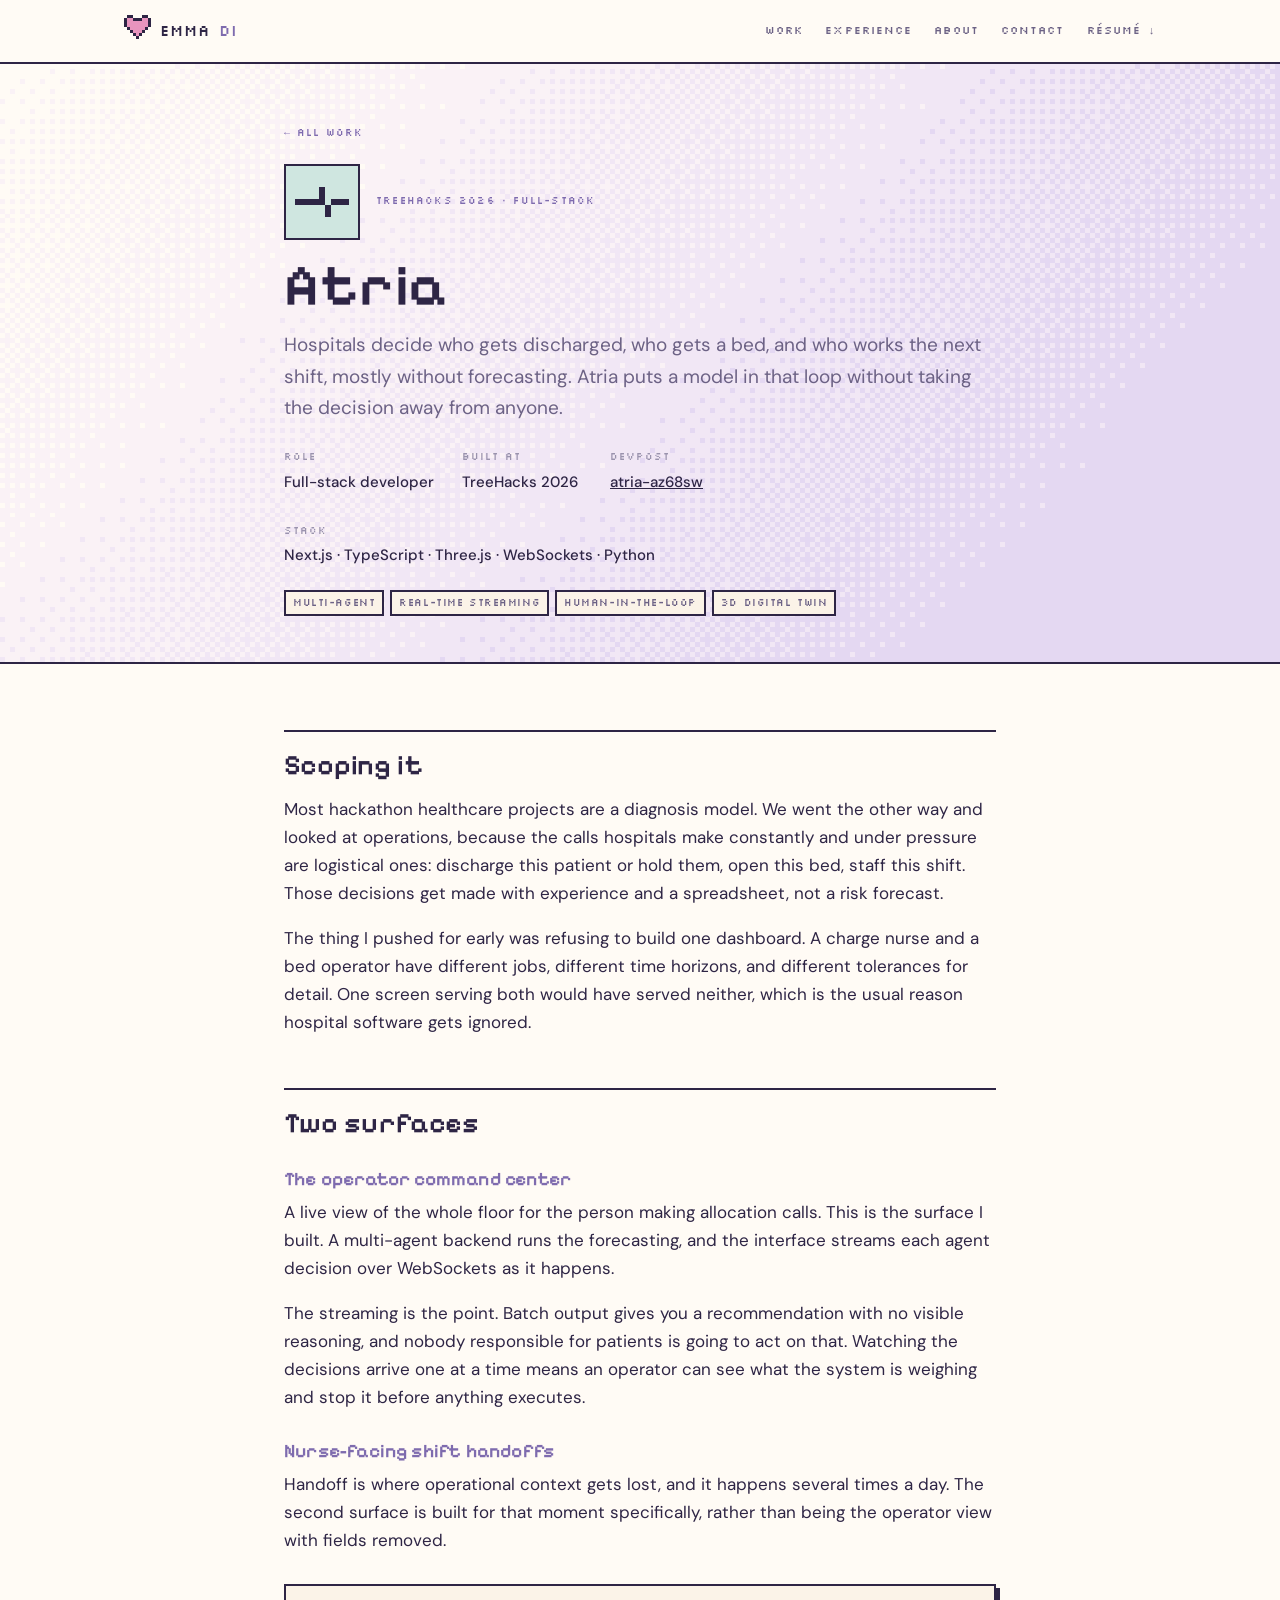
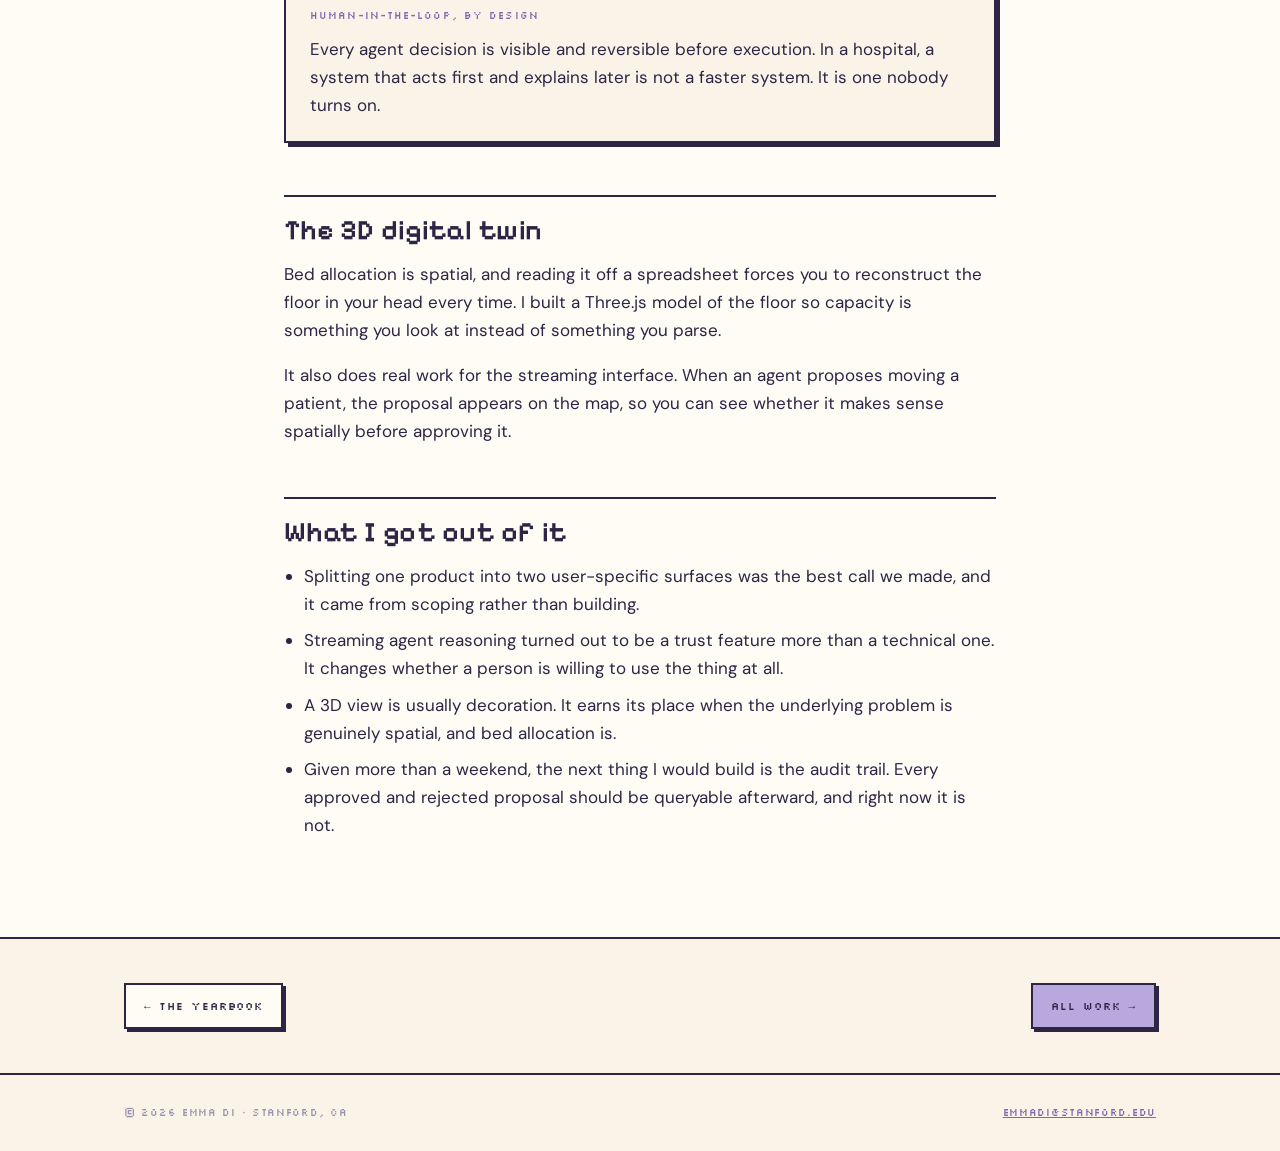
==== work/atria.html @ 56afadb0 "Portfolio site: pastel pixel-dither design, five case studies Hand-written HTML/CSS/JS, no framework" ====
<!doctype html>
<html lang="en">
  <head>
    <meta charset="utf-8" />
    <meta name="viewport" content="width=device-width, initial-scale=1" />
    <title>Atria — Emma Di</title>
    <meta
      name="description"
      content="An AI hospital bed allocation tool built at TreeHacks 2026: an operator command center and nurse shift handoffs over a multi-agent backend that streams every decision before it executes."
    />
    <link
      rel="icon"
      href="data:image/svg+xml,%3Csvg xmlns='http://www.w3.org/2000/svg' viewBox='0 0 9 8' shape-rendering='crispEdges'%3E%3Cpath fill='%23E894BE' d='M1 1h2v1H1zM6 1h2v1H6zM1 2h7v2H1zM2 4h5v1H2zM3 5h3v1H3zM4 6h1v1H4z'/%3E%3C/svg%3E"
    />
    <link rel="preconnect" href="https://fonts.googleapis.com" />
    <link rel="preconnect" href="https://fonts.gstatic.com" crossorigin />
    <link
      href="https://fonts.googleapis.com/css2?family=Pixelify+Sans:wght@400..700&family=Silkscreen:wght@400;700&family=DM+Sans:opsz,wght@9..40,400;9..40,500;9..40,700&display=swap"
      rel="stylesheet"
    />
    <link rel="stylesheet" href="../assets/style.css" />
  </head>
  <body>
    <nav class="nav">
      <div class="wrap nav__in">
        <a class="nav__mark" href="../index.html">
          <span data-sprite="heart" data-unit="3" data-accent="#E894BE"></span>
          EMMA<span>DI</span>
        </a>
        <button
          class="nav__toggle"
          aria-expanded="false"
          aria-controls="navlinks"
        >
          MENU
        </button>
        <div class="nav__links" id="navlinks">
          <a href="../index.html#work">Work</a>
          <a href="../index.html#experience">Experience</a>
          <a href="../index.html#about">About</a>
          <a href="../index.html#contact">Contact</a>
          <a href="../assets/EmmaDi-Resume.pdf">Résumé ↓</a>
        </div>
      </div>
    </nav>

    <header class="cs-hero">
      <canvas
        class="hero__bg px"
        data-dither="band"
        aria-hidden="true"
      ></canvas>
      <div class="wrap" style="position: relative; z-index: 1">
        <a class="cs-back" href="../index.html#work">← All work</a>
        <div
          style="
            display: flex;
            align-items: center;
            gap: 16px;
            margin-bottom: 14px;
          "
        >
          <span
            class="card__icon"
            data-sprite="pulse"
            data-unit="6"
            data-accent="#7FC4B4"
            style="background: var(--mint)"
          ></span>
          <div class="card__kicker" style="margin: 0">
            TreeHacks 2026 · Full-stack
          </div>
        </div>
        <h1>Atria</h1>
        <p class="lede">
          Hospitals decide who gets discharged, who gets a bed, and who works
          the next shift, mostly without forecasting. Atria puts a model in that
          loop without taking the decision away from anyone.
        </p>
        <dl class="cs-meta">
          <div>
            <dt>Role</dt>
            <dd>Full-stack developer</dd>
          </div>
          <div>
            <dt>Built at</dt>
            <dd>TreeHacks 2026</dd>
          </div>
          <div>
            <dt>Devpost</dt>
            <dd>
              <a
                href="https://devpost.com/software/atria-az68sw"
                target="_blank"
                rel="noopener"
                >atria-az68sw</a
              >
            </dd>
          </div>
          <div>
            <dt>Stack</dt>
            <dd>Next.js · TypeScript · Three.js · WebSockets · Python</dd>
          </div>
        </dl>
        <div class="chips">
          <span class="chip">Multi-agent</span>
          <span class="chip">Real-time streaming</span>
          <span class="chip">Human-in-the-loop</span>
          <span class="chip">3D digital twin</span>
        </div>
      </div>
    </header>

    <main class="cs-body">
      <div class="wrap">
        <h2>Scoping it</h2>
        <p>
          Most hackathon healthcare projects are a diagnosis model. We went the
          other way and looked at operations, because the calls hospitals make
          constantly and under pressure are logistical ones: discharge this
          patient or hold them, open this bed, staff this shift. Those decisions
          get made with experience and a spreadsheet, not a risk forecast.
        </p>
        <p>
          The thing I pushed for early was refusing to build one dashboard. A
          charge nurse and a bed operator have different jobs, different time
          horizons, and different tolerances for detail. One screen serving both
          would have served neither, which is the usual reason hospital software
          gets ignored.
        </p>

        <h2>Two surfaces</h2>

        <h3>The operator command center</h3>
        <p>
          A live view of the whole floor for the person making allocation calls.
          This is the surface I built. A multi-agent backend runs the
          forecasting, and the interface streams each agent decision over
          WebSockets as it happens.
        </p>
        <p>
          The streaming is the point. Batch output gives you a recommendation
          with no visible reasoning, and nobody responsible for patients is
          going to act on that. Watching the decisions arrive one at a time
          means an operator can see what the system is weighing and stop it
          before anything executes.
        </p>

        <h3>Nurse-facing shift handoffs</h3>
        <p>
          Handoff is where operational context gets lost, and it happens several
          times a day. The second surface is built for that moment specifically,
          rather than being the operator view with fields removed.
        </p>

        <div class="pull">
          <div class="pull__label">Human-in-the-loop, by design</div>
          <p style="margin: 0">
            Every agent decision is visible and reversible before execution. In
            a hospital, a system that acts first and explains later is not a
            faster system. It is one nobody turns on.
          </p>
        </div>

        <h2>The 3D digital twin</h2>
        <p>
          Bed allocation is spatial, and reading it off a spreadsheet forces you
          to reconstruct the floor in your head every time. I built a Three.js
          model of the floor so capacity is something you look at instead of
          something you parse.
        </p>
        <p>
          It also does real work for the streaming interface. When an agent
          proposes moving a patient, the proposal appears on the map, so you can
          see whether it makes sense spatially before approving it.
        </p>

        <h2>What I got out of it</h2>
        <ul>
          <li>
            Splitting one product into two user-specific surfaces was the best
            call we made, and it came from scoping rather than building.
          </li>
          <li>
            Streaming agent reasoning turned out to be a trust feature more than
            a technical one. It changes whether a person is willing to use the
            thing at all.
          </li>
          <li>
            A 3D view is usually decoration. It earns its place when the
            underlying problem is genuinely spatial, and bed allocation is.
          </li>
          <li>
            Given more than a weekend, the next thing I would build is the audit
            trail. Every approved and rejected proposal should be queryable
            afterward, and right now it is not.
          </li>
        </ul>
      </div>
    </main>

    <section class="cs-next">
      <div
        class="wrap"
        style="
          display: flex;
          justify-content: space-between;
          gap: 16px;
          flex-wrap: wrap;
          align-items: center;
        "
      >
        <a class="btn" href="yearbook.html">← The Yearbook</a>
        <a class="btn btn--primary" href="../index.html#work">All work →</a>
      </div>
    </section>

    <footer class="footer">
      <div class="wrap footer__in">
        <span>© <span data-year>2026</span> Emma Di · Stanford, CA</span>
        <span
          ><a href="mailto:emmadi@stanford.edu">emmadi@stanford.edu</a></span
        >
      </div>
    </footer>

    <script src="../assets/site.js"></script>
  </body>
</html>
---- assets/style.css ----
/* ============================================================
   emma di — pastel pixel portfolio
   4px grid, 2px borders, hard shadows, no border-radius.
   ============================================================ */

:root {
  --paper: #fffbf5;
  --paper-2: #fbf3e8;
  --paper-3: #f5edfa;
  --ink: #2e2545;
  --ink-2: #6c6285;
  --ink-3: #9a93ad;

  --lilac: #b9a8de;
  --lilac-soft: #e3daf5;
  --lilac-deep: #7e6bae;
  --blush: #fbdce9;
  --blush-deep: #e894be;
  --mint: #cfe6e0;
  --mint-deep: #6fb9a7;
  --butter: #fbe7b8;
  --butter-deep: #e0b44e;

  --shadow: 4px 4px 0 var(--ink);
  --shadow-sm: 3px 3px 0 var(--ink);
  --shadow-lg: 6px 6px 0 var(--ink);

  --display: "Pixelify Sans", "Courier New", monospace;
  --micro: "Silkscreen", "Courier New", monospace;
  --body: "DM Sans", -apple-system, BlinkMacSystemFont, "Segoe UI", sans-serif;

  --wrap: 1080px;
}

/* ---------- reset ---------- */
*,
*::before,
*::after {
  box-sizing: border-box;
}
html {
  scroll-behavior: smooth;
  scroll-padding-top: 80px;
}
body {
  margin: 0;
  background: var(--paper);
  color: var(--ink);
  font-family: var(--body);
  font-size: 17px;
  line-height: 1.65;
  -webkit-font-smoothing: antialiased;
}
img {
  max-width: 100%;
  display: block;
}
a {
  color: inherit;
}
h1,
h2,
h3,
h4 {
  margin: 0;
  font-family: var(--display);
  font-weight: 600;
  line-height: 1.1;
  letter-spacing: 0.01em;
}
p {
  margin: 0 0 1em;
}
ul {
  margin: 0;
  padding-left: 1.15em;
}
li {
  margin-bottom: 0.5em;
}

/* dithered images must stay crunchy at any scale */
.px {
  image-rendering: pixelated;
  image-rendering: crisp-edges;
}

/* ---------- layout ---------- */
.wrap {
  width: 100%;
  max-width: var(--wrap);
  margin: 0 auto;
  padding: 0 24px;
}
.section {
  padding: 88px 0;
}
.section--tint {
  background: var(--paper-2);
  border-block: 2px solid var(--ink);
}
.section--lilac {
  background: var(--paper-3);
  border-block: 2px solid var(--ink);
}

.eyebrow {
  font-family: var(--micro);
  font-size: 11px;
  letter-spacing: 0.14em;
  text-transform: uppercase;
  color: var(--lilac-deep);
  margin: 0 0 14px;
  display: flex;
  align-items: center;
  gap: 10px;
}
.eyebrow::after {
  content: "";
  flex: 1;
  height: 2px;
  background: repeating-linear-gradient(
    90deg,
    var(--lilac) 0 4px,
    transparent 4px 8px
  );
}
.section-title {
  font-size: clamp(28px, 4.4vw, 42px);
  margin-bottom: 10px;
}
.section-lede {
  color: var(--ink-2);
  max-width: 56ch;
  margin-bottom: 40px;
}

/* ---------- checkerboard / dither textures ---------- */
.checker {
  background-image: repeating-conic-gradient(
    var(--lilac) 0% 25%,
    transparent 0% 50%
  );
  background-size: 6px 6px;
}
.checker-soft {
  background-image: repeating-conic-gradient(
    var(--lilac-soft) 0% 25%,
    transparent 0% 50%
  );
  background-size: 6px 6px;
}
.rule {
  height: 8px;
  border: 0;
  background-image: repeating-conic-gradient(
    var(--lilac) 0% 25%,
    transparent 0% 50%
  );
  background-size: 8px 8px;
  margin: 0;
}

/* ---------- nav ---------- */
.nav {
  position: sticky;
  top: 0;
  z-index: 50;
  background: var(--paper);
  border-bottom: 2px solid var(--ink);
}
.nav__in {
  display: flex;
  align-items: center;
  gap: 20px;
  height: 62px;
}
.nav__mark {
  font-family: var(--micro);
  font-size: 15px;
  letter-spacing: 0.06em;
  text-decoration: none;
  margin-right: auto;
  display: flex;
  align-items: center;
  gap: 9px;
}
.nav__mark span {
  color: var(--lilac-deep);
}
.nav__links {
  display: flex;
  gap: 22px;
  align-items: center;
}
.nav__links a {
  font-family: var(--micro);
  font-size: 11px;
  letter-spacing: 0.1em;
  text-transform: uppercase;
  text-decoration: none;
  color: var(--ink-2);
  padding: 4px 0;
  border-bottom: 2px solid transparent;
  transition:
    color 0.12s,
    border-color 0.12s;
}
.nav__links a:hover {
  color: var(--ink);
  border-bottom-color: var(--lilac);
}
.nav__toggle {
  display: none;
}

/* ---------- buttons ---------- */
.btn {
  display: inline-flex;
  align-items: center;
  gap: 9px;
  font-family: var(--micro);
  font-size: 11px;
  letter-spacing: 0.09em;
  text-transform: uppercase;
  text-decoration: none;
  padding: 12px 18px;
  border: 2px solid var(--ink);
  background: var(--paper);
  color: var(--ink);
  box-shadow: var(--shadow-sm);
  cursor: pointer;
  transition:
    transform 0.1s ease,
    box-shadow 0.1s ease;
}
.btn:hover {
  transform: translate(-2px, -2px);
  box-shadow: 5px 5px 0 var(--ink);
}
.btn:active {
  transform: translate(2px, 2px);
  box-shadow: 1px 1px 0 var(--ink);
}
.btn--primary {
  background: var(--lilac);
}
.btn--blush {
  background: var(--blush);
}

/* ---------- hero ---------- */
.hero {
  position: relative;
  overflow: hidden;
  border-bottom: 2px solid var(--ink);
}
.hero__bg {
  position: absolute;
  inset: 0;
  width: 100%;
  height: 100%;
  z-index: 0;
}
.hero__in {
  position: relative;
  z-index: 1;
  display: grid;
  grid-template-columns: 1.35fr 0.9fr;
  gap: 56px;
  align-items: center;
  padding: 84px 24px 92px;
}
.hero h1 {
  font-size: clamp(52px, 9vw, 92px);
  line-height: 0.95;
  margin-bottom: 6px;
}
.hero__tag {
  font-family: var(--display);
  font-size: clamp(19px, 2.6vw, 26px);
  font-weight: 500;
  color: var(--lilac-deep);
  margin-bottom: 18px;
  line-height: 1.25;
}
.hero__tag b {
  color: var(--ink);
  font-weight: 700;
}
.hero__body {
  max-width: 46ch;
  color: var(--ink-2);
  font-size: 17px;
}
.hero__cta {
  display: flex;
  gap: 12px;
  flex-wrap: wrap;
  margin-top: 26px;
}
.hero__status {
  display: inline-flex;
  align-items: center;
  gap: 8px;
  font-family: var(--micro);
  font-size: 10px;
  letter-spacing: 0.12em;
  text-transform: uppercase;
  background: var(--paper);
  border: 2px solid var(--ink);
  box-shadow: var(--shadow-sm);
  padding: 6px 11px;
  margin-bottom: 22px;
  color: var(--ink);
}
.blip {
  width: 8px;
  height: 8px;
  background: var(--mint-deep);
  animation: blip 1.6s steps(2) infinite;
}
@keyframes blip {
  0%,
  60% {
    opacity: 1;
  }
  61%,
  100% {
    opacity: 0.25;
  }
}

.portrait {
  position: relative;
  justify-self: center;
}
.portrait img {
  width: min(320px, 62vw);
  border: 2px solid var(--ink);
  box-shadow: var(--shadow-lg);
  background: var(--paper);
  display: block;
}
.portrait__frame {
  position: relative;
}
.sticker {
  position: absolute;
  z-index: 2;
  background: var(--paper);
  border: 2px solid var(--ink);
  box-shadow: var(--shadow-sm);
  font-family: var(--micro);
  font-size: 10px;
  letter-spacing: 0.06em;
  padding: 6px 9px;
  display: flex;
  align-items: center;
  gap: 6px;
  white-space: nowrap;
}
.sticker--tl {
  top: -16px;
  left: -30px;
  transform: rotate(-4deg);
  background: var(--blush);
}
.sticker--br {
  bottom: -18px;
  right: -26px;
  transform: rotate(3deg);
  background: var(--mint);
}

/* ---------- stat strip ---------- */
.stats {
  display: grid;
  grid-template-columns: repeat(4, 1fr);
  border: 2px solid var(--ink);
  background: var(--paper);
  box-shadow: var(--shadow);
}
.stat {
  padding: 22px 20px;
  border-right: 2px solid var(--ink);
}
.stat:last-child {
  border-right: 0;
}
.stat__n {
  font-family: var(--display);
  font-size: clamp(26px, 3.6vw, 38px);
  font-weight: 700;
  line-height: 1;
  color: var(--lilac-deep);
}
.stat__l {
  font-family: var(--body);
  font-size: 13px;
  color: var(--ink-2);
  margin-top: 8px;
  line-height: 1.4;
}

/* ---------- work cards ---------- */
.work-grid {
  display: grid;
  gap: 24px;
}
.card {
  display: grid;
  grid-template-columns: 76px 1fr auto;
  gap: 22px;
  align-items: start;
  background: var(--paper);
  border: 2px solid var(--ink);
  box-shadow: var(--shadow);
  padding: 26px 26px;
  text-decoration: none;
  color: inherit;
  transition:
    transform 0.12s ease,
    box-shadow 0.12s ease,
    background 0.12s ease;
}
.card:hover {
  transform: translate(-3px, -3px);
  box-shadow: 7px 7px 0 var(--ink);
  background: var(--paper-2);
}
.card__icon {
  width: 76px;
  height: 76px;
  border: 2px solid var(--ink);
  display: grid;
  place-items: center;
  background: var(--lilac-soft);
}
.card__kicker {
  font-family: var(--micro);
  font-size: 10px;
  letter-spacing: 0.12em;
  text-transform: uppercase;
  color: var(--lilac-deep);
  margin-bottom: 7px;
}
.card h3 {
  font-size: 25px;
  margin-bottom: 8px;
}
.card p {
  color: var(--ink-2);
  font-size: 15.5px;
  margin-bottom: 12px;
}
.card__go {
  align-self: center;
  font-family: var(--micro);
  font-size: 11px;
  letter-spacing: 0.08em;
  text-transform: uppercase;
  color: var(--lilac-deep);
  white-space: nowrap;
}
.card:hover .card__go {
  color: var(--ink);
}

.chips {
  display: flex;
  flex-wrap: wrap;
  gap: 6px;
}
.chip {
  font-family: var(--micro);
  font-size: 9.5px;
  letter-spacing: 0.06em;
  text-transform: uppercase;
  border: 2px solid var(--ink);
  padding: 3px 7px;
  background: var(--paper-2);
  color: var(--ink-2);
}
.chip--win {
  background: var(--butter);
  color: var(--ink);
}

/* ---------- small project grid ---------- */
.mini-grid {
  display: grid;
  grid-template-columns: repeat(3, 1fr);
  gap: 20px;
}
.mini {
  border: 2px solid var(--ink);
  background: var(--paper);
  box-shadow: var(--shadow-sm);
  padding: 20px;
  text-decoration: none;
  color: inherit;
  transition:
    transform 0.12s ease,
    box-shadow 0.12s ease;
}
.mini:hover {
  transform: translate(-2px, -2px);
  box-shadow: 5px 5px 0 var(--ink);
}
.mini h4 {
  font-size: 18px;
  margin-bottom: 6px;
}
.mini p {
  font-size: 14px;
  color: var(--ink-2);
  margin-bottom: 12px;
}

/* ---------- experience timeline ---------- */
.tl {
  border-left: 2px dashed var(--ink-3);
  padding-left: 0;
  margin-left: 7px;
  list-style: none;
}
.tl > li {
  position: relative;
  padding: 0 0 34px 30px;
  margin: 0;
}
.tl > li::before {
  content: "";
  position: absolute;
  left: -9px;
  top: 6px;
  width: 14px;
  height: 14px;
  background: var(--lilac);
  border: 2px solid var(--ink);
}
.tl > li:last-child {
  padding-bottom: 0;
}
.tl__role {
  font-family: var(--display);
  font-size: 20px;
  font-weight: 600;
}
.tl__org {
  color: var(--lilac-deep);
  font-weight: 500;
  font-size: 15px;
}
.tl__when {
  font-family: var(--micro);
  font-size: 10px;
  letter-spacing: 0.09em;
  text-transform: uppercase;
  color: var(--ink-3);
  margin: 5px 0 9px;
}
.tl__body {
  font-size: 15.5px;
  color: var(--ink-2);
}
.tl__body ul {
  padding-left: 1.1em;
}

/* ---------- about ---------- */
.about {
  display: grid;
  grid-template-columns: 1.25fr 0.85fr;
  gap: 44px;
  align-items: start;
}
.panel {
  border: 2px solid var(--ink);
  background: var(--paper);
  box-shadow: var(--shadow);
  padding: 24px;
}
.panel__title {
  font-family: var(--micro);
  font-size: 11px;
  letter-spacing: 0.12em;
  text-transform: uppercase;
  padding-bottom: 10px;
  margin-bottom: 14px;
  border-bottom: 2px solid var(--ink);
}
.kv {
  display: grid;
  grid-template-columns: auto 1fr;
  gap: 8px 14px;
  font-size: 14.5px;
}
.kv dt {
  font-family: var(--micro);
  font-size: 10px;
  letter-spacing: 0.08em;
  text-transform: uppercase;
  color: var(--ink-3);
  padding-top: 4px;
}
.kv dd {
  margin: 0;
  color: var(--ink-2);
}

.skills {
  display: grid;
  gap: 18px;
}
.skills h4 {
  font-family: var(--micro);
  font-size: 10.5px;
  letter-spacing: 0.12em;
  text-transform: uppercase;
  color: var(--lilac-deep);
  margin-bottom: 9px;
  font-weight: 400;
}

/* ---------- life gallery ---------- */
.life {
  display: grid;
  grid-template-columns: repeat(3, 1fr);
  gap: 22px;
}
.life figure {
  margin: 0;
}
.life img {
  width: 100%; aspect-ratio: 4 / 3; object-fit: cover;
  border: 2px solid var(--ink);
  box-shadow: var(--shadow-sm);
  background: var(--paper);
}
.life figcaption {
  font-family: var(--micro);
  font-size: 10px;
  letter-spacing: 0.06em;
  color: var(--ink-2);
  margin-top: 10px;
  line-height: 1.5;
}

/* ---------- contact ---------- */
.contact {
  display: grid;
  grid-template-columns: 1fr 1fr;
  gap: 44px;
  align-items: center;
}
.contact-list {
  list-style: none;
  padding: 0;
}
.contact-list li {
  margin-bottom: 12px;
}
.contact-list a {
  display: flex;
  align-items: center;
  gap: 12px;
  text-decoration: none;
  border: 2px solid var(--ink);
  background: var(--paper);
  box-shadow: var(--shadow-sm);
  padding: 13px 16px;
  transition:
    transform 0.1s,
    box-shadow 0.1s;
}
.contact-list a:hover {
  transform: translate(-2px, -2px);
  box-shadow: 5px 5px 0 var(--ink);
}
.contact-list b {
  font-family: var(--micro);
  font-size: 10px;
  letter-spacing: 0.1em;
  text-transform: uppercase;
  color: var(--ink-3);
  display: block;
  font-weight: 400;
}
.contact-list span {
  font-size: 15px;
}

/* ---------- footer ---------- */
.footer {
  border-top: 2px solid var(--ink);
  background: var(--paper-2);
  padding: 30px 0;
}
.footer__in {
  display: flex;
  justify-content: space-between;
  gap: 18px;
  flex-wrap: wrap;
  font-family: var(--micro);
  font-size: 10px;
  letter-spacing: 0.07em;
  color: var(--ink-3);
}
.footer a {
  color: var(--lilac-deep);
}

/* ---------- case study pages ---------- */
.cs-hero {
  border-bottom: 2px solid var(--ink);
  background: var(--paper-3);
  padding: 52px 0 46px;
  position: relative;
  overflow: hidden;
}
.cs-back {
  font-family: var(--micro);
  font-size: 10px;
  letter-spacing: 0.1em;
  text-transform: uppercase;
  text-decoration: none;
  color: var(--lilac-deep);
  display: inline-block;
  margin-bottom: 22px;
}
.cs-back:hover {
  color: var(--ink);
}
.cs-hero h1 {
  font-size: clamp(34px, 6vw, 58px);
  margin-bottom: 12px;
  max-width: 20ch;
}
.cs-hero .lede {
  font-size: 19px;
  color: var(--ink-2);
  max-width: 60ch;
}
.cs-meta {
  display: flex;
  gap: 28px;
  flex-wrap: wrap;
  margin: 26px 0 22px;
}
.cs-meta div {
  min-width: 120px;
}
.cs-meta dt {
  font-family: var(--micro);
  font-size: 9.5px;
  letter-spacing: 0.1em;
  text-transform: uppercase;
  color: var(--ink-3);
  margin-bottom: 5px;
}
.cs-meta dd {
  margin: 0;
  font-size: 15px;
  font-weight: 500;
}

.cs-body {
  padding: 66px 0 80px;
}
.cs-body .wrap {
  max-width: 760px;
}
.cs-body h2 {
  font-size: 28px;
  margin: 52px 0 14px;
  padding-top: 18px;
  border-top: 2px solid var(--ink);
}
.cs-body h2:first-of-type {
  margin-top: 0;
}
.cs-body h3 {
  font-size: 19px;
  margin: 30px 0 8px;
  color: var(--lilac-deep);
}
.cs-body p,
.cs-body li {
  font-size: 17px;
}
.cs-body ul {
  margin-bottom: 1em;
}

.pull {
  border: 2px solid var(--ink);
  background: var(--paper-2);
  box-shadow: var(--shadow);
  padding: 22px 24px;
  margin: 30px 0;
}
.pull p:last-child {
  margin-bottom: 0;
}
.pull__label {
  font-family: var(--micro);
  font-size: 10px;
  letter-spacing: 0.11em;
  text-transform: uppercase;
  color: var(--lilac-deep);
  margin-bottom: 10px;
}

.result-grid {
  display: grid;
  grid-template-columns: repeat(3, 1fr);
  gap: 16px;
  margin: 28px 0;
}
.result {
  border: 2px solid var(--ink);
  background: var(--paper);
  box-shadow: var(--shadow-sm);
  padding: 18px;
}
.result b {
  font-family: var(--display);
  font-size: 30px;
  font-weight: 700;
  color: var(--lilac-deep);
  display: block;
  line-height: 1;
}
.result span {
  font-size: 13.5px;
  color: var(--ink-2);
  display: block;
  margin-top: 8px;
  line-height: 1.4;
}

.cs-next {
  border-top: 2px solid var(--ink);
  background: var(--paper-2);
  padding: 44px 0;
}

/* ---------- scroll reveal ---------- */
.reveal {
  opacity: 0;
  transform: translateY(14px);
  transition:
    opacity 0.5s ease,
    transform 0.5s ease;
}
.reveal.in {
  opacity: 1;
  transform: none;
}

/* ---------- responsive ---------- */
@media (max-width: 900px) {
  .hero__in {
    grid-template-columns: 1fr;
    gap: 40px;
    padding: 56px 24px 64px;
  }
  .portrait {
    justify-self: start;
  }
  .stats {
    grid-template-columns: 1fr 1fr;
  }
  .stat:nth-child(2) {
    border-right: 0;
  }
  .stat:nth-child(-n + 2) {
    border-bottom: 2px solid var(--ink);
  }
  .about,
  .contact {
    grid-template-columns: 1fr;
    gap: 30px;
  }
  .mini-grid,
  .life,
  .result-grid {
    grid-template-columns: 1fr 1fr;
  }
}
@media (max-width: 640px) {
  body {
    font-size: 16px;
  }
  .section {
    padding: 60px 0;
  }
  .nav__links {
    position: absolute;
    top: 62px;
    left: 0;
    right: 0;
    flex-direction: column;
    align-items: flex-start;
    gap: 0;
    background: var(--paper);
    border-bottom: 2px solid var(--ink);
    padding: 8px 24px 16px;
    display: none;
  }
  .nav__links.open {
    display: flex;
  }
  .nav__links a {
    padding: 10px 0;
    width: 100%;
  }
  .nav__toggle {
    display: inline-flex;
    margin-left: auto;
    padding: 8px 11px;
    font-family: var(--micro);
    font-size: 10px;
    letter-spacing: 0.1em;
    border: 2px solid var(--ink);
    background: var(--lilac);
    box-shadow: var(--shadow-sm);
    cursor: pointer;
  }
  .nav__mark {
    margin-right: 0;
  }
  .card {
    grid-template-columns: 1fr;
    gap: 16px;
    padding: 22px;
  }
  .card__go {
    justify-self: start;
  }
  .mini-grid,
  .life,
  .result-grid {
    grid-template-columns: 1fr;
  }
  .sticker--tl {
    left: -8px;
  }
  .sticker--br {
    right: -8px;
  }
  .cs-body h2 {
    font-size: 24px;
  }
}

@media (prefers-reduced-motion: reduce) {
  * {
    animation: none !important;
    transition: none !important;
  }
  .reveal {
    opacity: 1;
    transform: none;
  }
  html {
    scroll-behavior: auto;
  }
}

/* case-study hero shares the reading column with the body below it */
.cs-hero .wrap { max-width: 760px; }
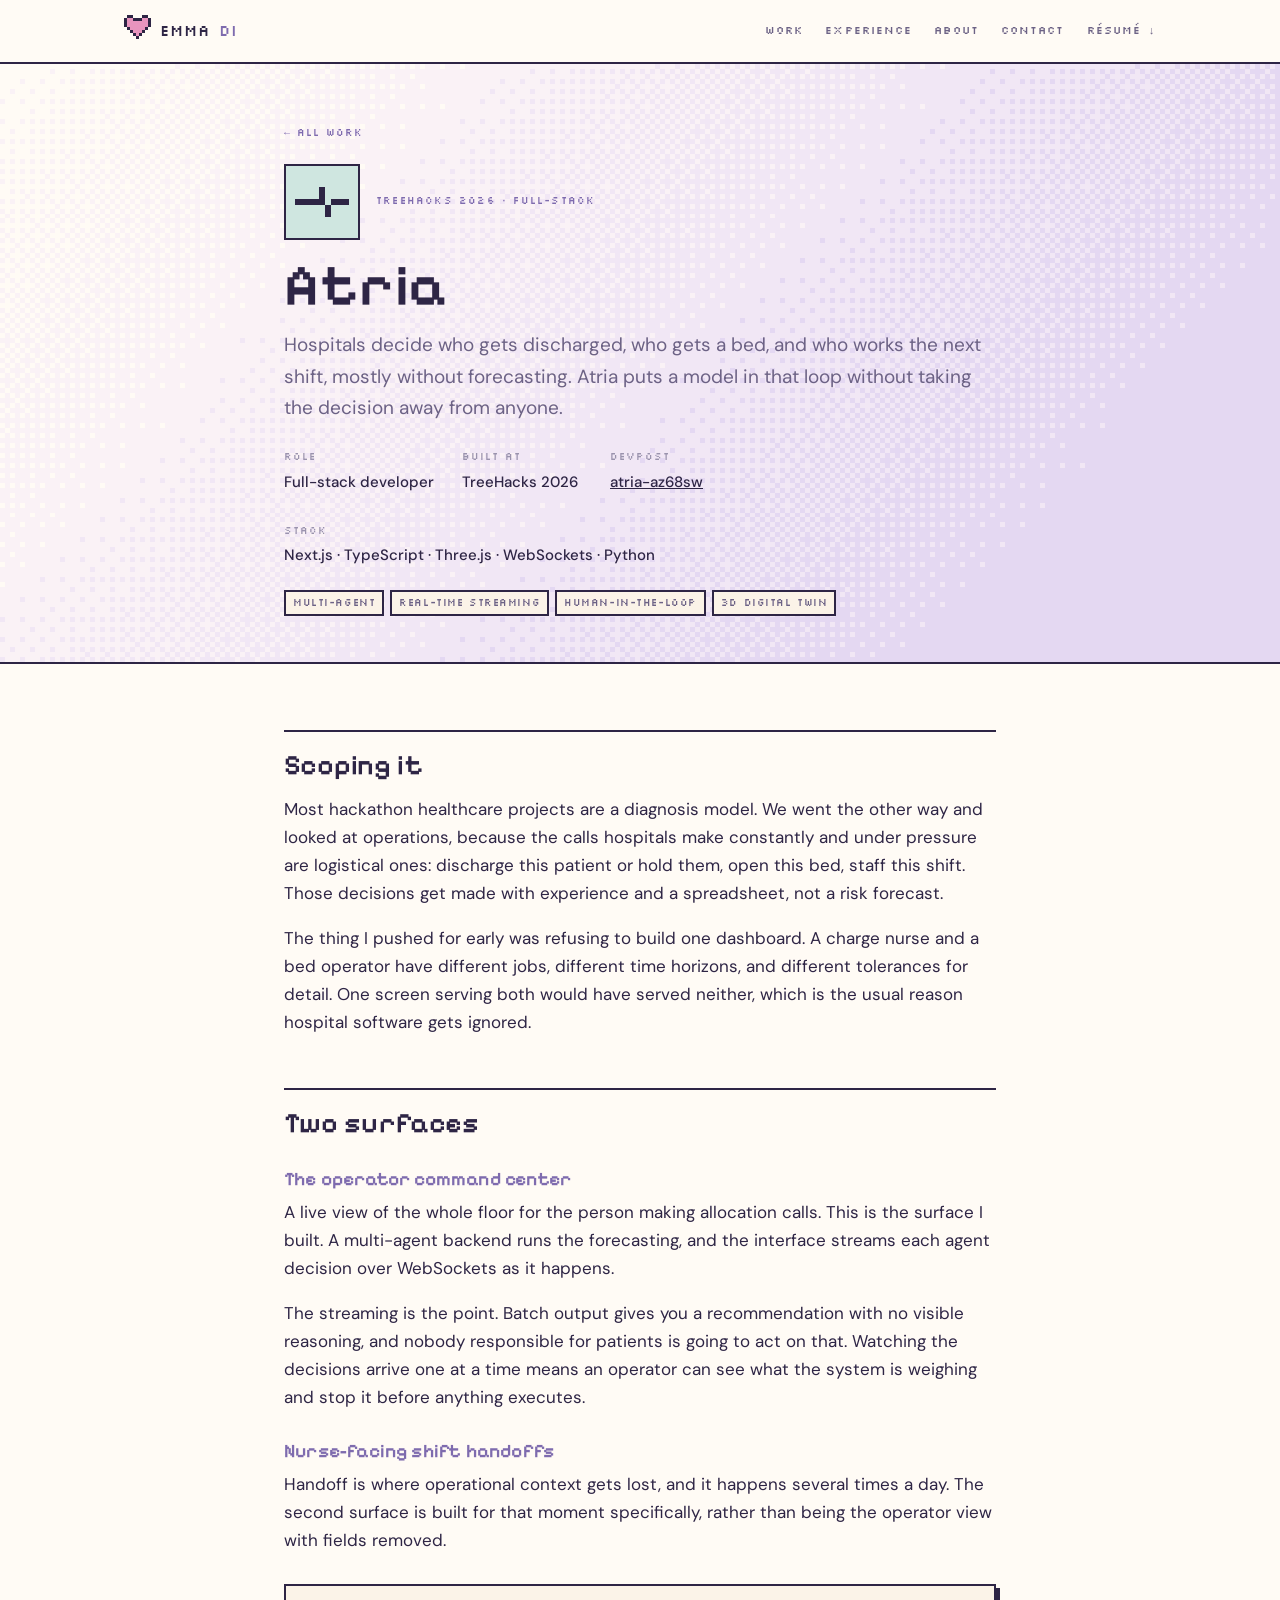
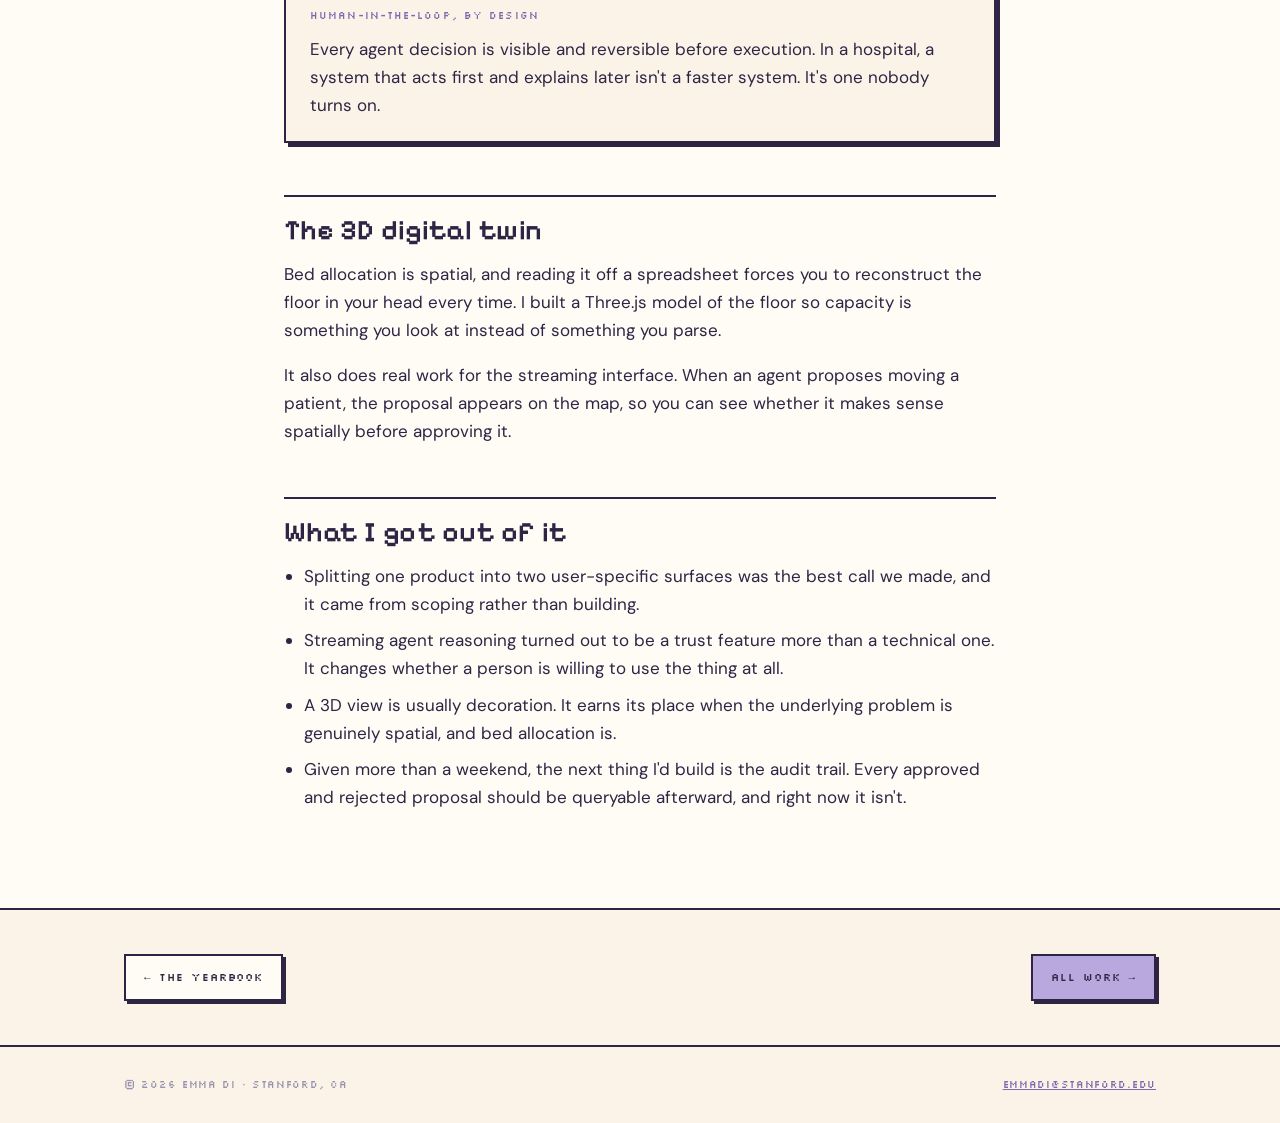
==== commit 26797192: "Repo links, page transitions, voice pass, restore headshot ratio - mini cards point at the real repo" ====
--- a/work/atria.html
+++ b/work/atria.html
@@ -157,8 +157,8 @@
           <div class="pull__label">Human-in-the-loop, by design</div>
           <p style="margin: 0">
             Every agent decision is visible and reversible before execution. In
-            a hospital, a system that acts first and explains later is not a
-            faster system. It is one nobody turns on.
+            a hospital, a system that acts first and explains later isn't a
+            faster system. It's one nobody turns on.
           </p>
         </div>
 
@@ -191,9 +191,9 @@
             underlying problem is genuinely spatial, and bed allocation is.
           </li>
           <li>
-            Given more than a weekend, the next thing I would build is the audit
+            Given more than a weekend, the next thing I'd build is the audit
             trail. Every approved and rejected proposal should be queryable
-            afterward, and right now it is not.
+            afterward, and right now it isn't.
           </li>
         </ul>
       </div>
--- a/assets/style.css
+++ b/assets/style.css
@@ -373,36 +373,6 @@
   background: var(--mint);
 }
 
-/* ---------- stat strip ---------- */
-.stats {
-  display: grid;
-  grid-template-columns: repeat(4, 1fr);
-  border: 2px solid var(--ink);
-  background: var(--paper);
-  box-shadow: var(--shadow);
-}
-.stat {
-  padding: 22px 20px;
-  border-right: 2px solid var(--ink);
-}
-.stat:last-child {
-  border-right: 0;
-}
-.stat__n {
-  font-family: var(--display);
-  font-size: clamp(26px, 3.6vw, 38px);
-  font-weight: 700;
-  line-height: 1;
-  color: var(--lilac-deep);
-}
-.stat__l {
-  font-family: var(--body);
-  font-size: 13px;
-  color: var(--ink-2);
-  margin-top: 8px;
-  line-height: 1.4;
-}
-
 /* ---------- work cards ---------- */
 .work-grid {
   display: grid;
@@ -869,15 +839,6 @@
   }
   .portrait {
     justify-self: start;
-  }
-  .stats {
-    grid-template-columns: 1fr 1fr;
-  }
-  .stat:nth-child(2) {
-    border-right: 0;
-  }
-  .stat:nth-child(-n + 2) {
-    border-bottom: 2px solid var(--ink);
   }
   .about,
   .contact {
@@ -972,3 +933,40 @@
 
 /* case-study hero shares the reading column with the body below it */
 .cs-hero .wrap { max-width: 760px; }
+
+.tl__links { font-size: 14.5px; color: var(--ink-3); }
+.tl__links a { color: var(--lilac-deep); text-decoration-thickness: 1px; text-underline-offset: 2px; }
+.tl__links a:hover { color: var(--ink); }
+
+/* ---------- cross-document page transitions ---------- */
+/* Both documents must opt in; browsers without support just navigate normally. */
+@view-transition { navigation: auto; }
+
+/* the sticky nav is identical on every page, so pin it and let only the body move */
+.nav { view-transition-name: site-nav; }
+
+/* stepped opacity so the crossfade dissolves in chunks instead of smoothly */
+::view-transition-old(root) { animation: px-dissolve-out 0.22s steps(5, end) both; }
+::view-transition-new(root) {
+  animation:
+    px-dissolve-in 0.3s steps(6, end) both,
+    px-rise 0.3s cubic-bezier(0.2, 0.7, 0.3, 1) both;
+}
+@keyframes px-dissolve-out { to { opacity: 0; } }
+@keyframes px-dissolve-in { from { opacity: 0; } }
+@keyframes px-rise { from { transform: translateY(10px); } }
+
+/* the clicked card's sprite and title morph into the case-study hero */
+.cs-hero .card__icon { view-transition-name: cs-icon; }
+.cs-hero h1 { view-transition-name: cs-title; }
+::view-transition-group(cs-icon),
+::view-transition-group(cs-title) {
+  animation-duration: 0.38s;
+  animation-timing-function: cubic-bezier(0.2, 0.7, 0.3, 1);
+}
+
+@media (prefers-reduced-motion: reduce) {
+  ::view-transition-group(*),
+  ::view-transition-old(*),
+  ::view-transition-new(*) { animation: none !important; }
+}
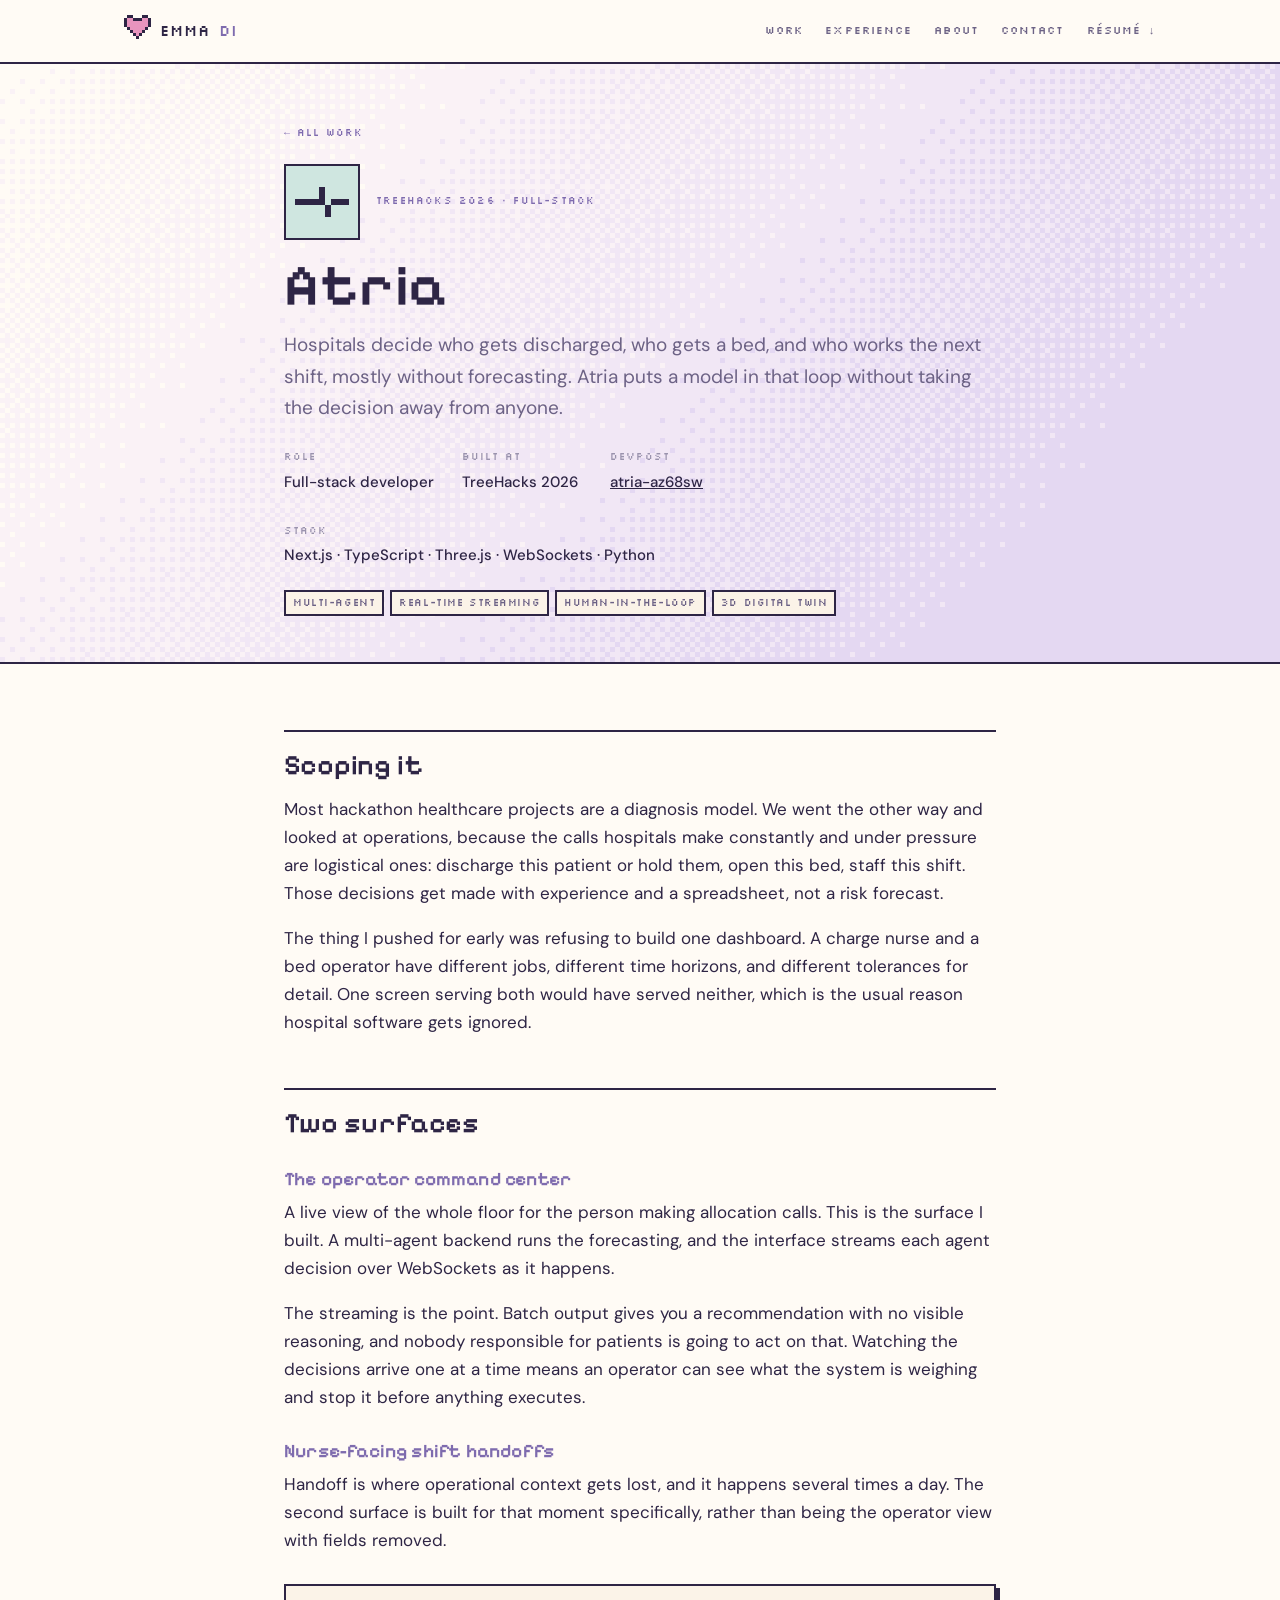
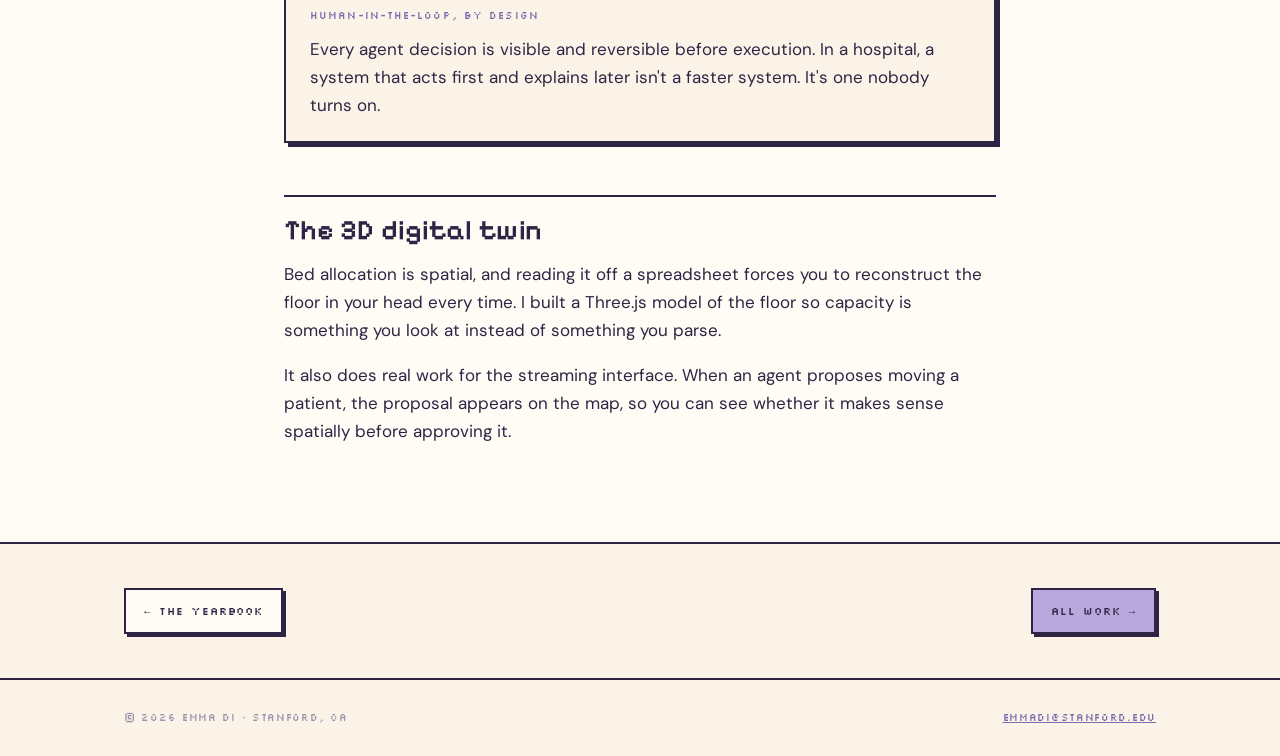
==== commit 4c62902d: "Remove invented reflection sections from all five case studies 17 bullets of first-person introspect" ====
--- a/work/atria.html
+++ b/work/atria.html
@@ -174,29 +174,7 @@
           proposes moving a patient, the proposal appears on the map, so you can
           see whether it makes sense spatially before approving it.
         </p>
-
-        <h2>What I got out of it</h2>
-        <ul>
-          <li>
-            Splitting one product into two user-specific surfaces was the best
-            call we made, and it came from scoping rather than building.
-          </li>
-          <li>
-            Streaming agent reasoning turned out to be a trust feature more than
-            a technical one. It changes whether a person is willing to use the
-            thing at all.
-          </li>
-          <li>
-            A 3D view is usually decoration. It earns its place when the
-            underlying problem is genuinely spatial, and bed allocation is.
-          </li>
-          <li>
-            Given more than a weekend, the next thing I'd build is the audit
-            trail. Every approved and rejected proposal should be queryable
-            afterward, and right now it isn't.
-          </li>
-        </ul>
-      </div>
+</div>
     </main>
 
     <section class="cs-next">
--- a/assets/style.css
+++ b/assets/style.css
@@ -53,6 +53,7 @@
 }
 img {
   max-width: 100%;
+  height: auto;
   display: block;
 }
 a {
